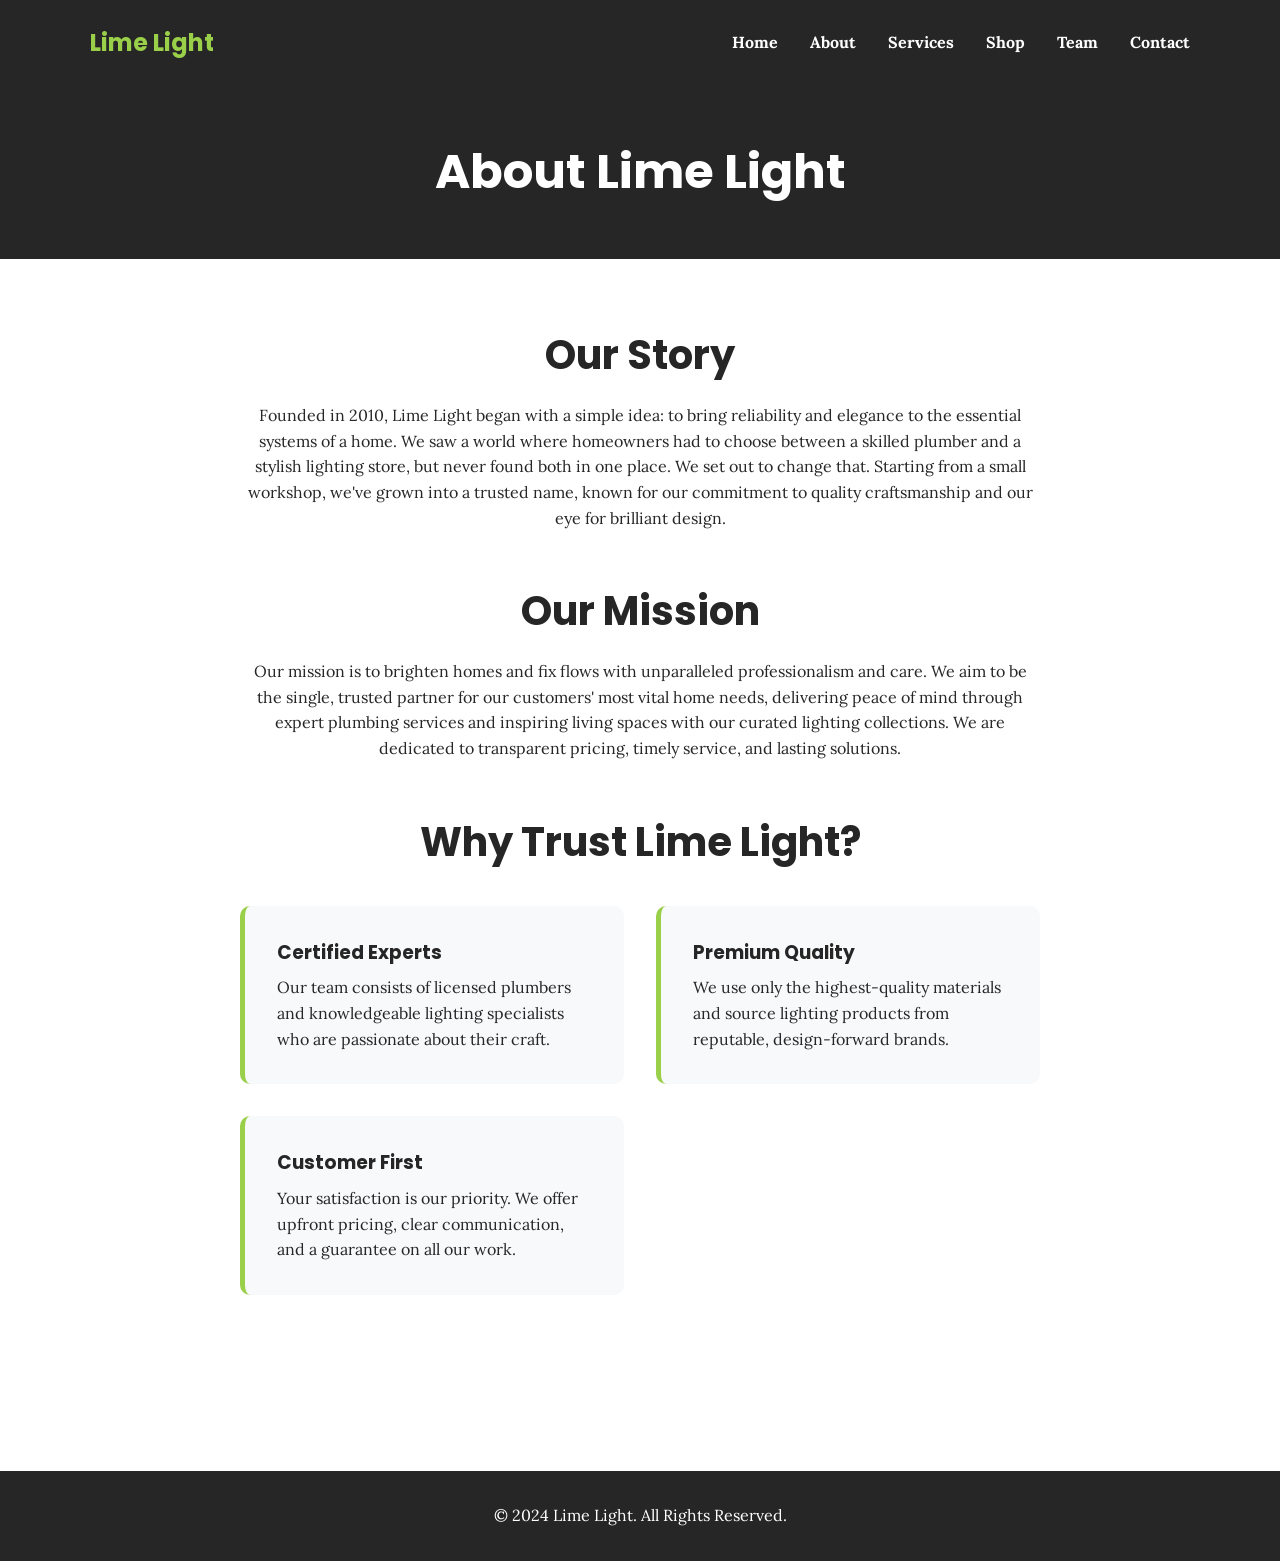
==== about.html @ defcaabc "feat: Create multi-page website for Lime Light This commit introduces a complete, professional, and " ====
<!DOCTYPE html>
<html lang="en">
<head>
    <meta charset="UTF-8">
    <meta name="viewport" content="width=device-width, initial-scale=1.0">
    <title>About Us - Lime Light</title>
    <link rel="preconnect" href="https://fonts.googleapis.com">
    <link rel="preconnect" href="https://fonts.gstatic.com" crossorigin>
    <link href="https://fonts.googleapis.com/css2?family=Poppins:wght@700&family=Lora:wght@400;700&display=swap" rel="stylesheet">
    <link rel="stylesheet" href="css/style.css">
</head>
<body>

    <header>
        <div class="container">
            <a href="index.html" class="logo">Lime Light</a>
            <nav>
                <ul>
                    <li><a href="index.html">Home</a></li>
                    <li><a href="about.html">About</a></li>
                    <li><a href="services.html">Services</a></li>
                    <li><a href="shop.html">Shop</a></li>
                    <li><a href="team.html">Team</a></li>
                    <li><a href="contact.html">Contact</a></li>
                </ul>
            </nav>
        </div>
    </header>

    <main>
        <section class="page-header fade-in">
            <div class="container">
                <h1>About Lime Light</h1>
            </div>
        </section>

        <section class="about-content fade-in">
            <div class="container">
                <div class="about-section">
                    <h2>Our Story</h2>
                    <p>Founded in 2010, Lime Light began with a simple idea: to bring reliability and elegance to the essential systems of a home. We saw a world where homeowners had to choose between a skilled plumber and a stylish lighting store, but never found both in one place. We set out to change that. Starting from a small workshop, we've grown into a trusted name, known for our commitment to quality craftsmanship and our eye for brilliant design.</p>
                </div>

                <div class="about-section">
                    <h2>Our Mission</h2>
                    <p>Our mission is to brighten homes and fix flows with unparalleled professionalism and care. We aim to be the single, trusted partner for our customers' most vital home needs, delivering peace of mind through expert plumbing services and inspiring living spaces with our curated lighting collections. We are dedicated to transparent pricing, timely service, and lasting solutions.</p>
                </div>

                <div class="about-section why-choose-us">
                    <h2>Why Trust Lime Light?</h2>
                    <div class="reasons-grid">
                        <div class="reason-card">
                            <h3>Certified Experts</h3>
                            <p>Our team consists of licensed plumbers and knowledgeable lighting specialists who are passionate about their craft.</p>
                        </div>
                        <div class="reason-card">
                            <h3>Premium Quality</h3>
                            <p>We use only the highest-quality materials and source lighting products from reputable, design-forward brands.</p>
                        </div>
                        <div class="reason-card">
                            <h3>Customer First</h3>
                            <p>Your satisfaction is our priority. We offer upfront pricing, clear communication, and a guarantee on all our work.</p>
                        </div>
                    </div>
                </div>
            </div>
        </section>
    </main>

    <footer>
        <div class="container">
            <p>&copy; 2024 Lime Light. All Rights Reserved.</p>
        </div>
    </footer>

    <script src="js/main.js"></script>
</body>
</html>
---- css/style.css ----
/* ------------------- */
/* Custom Properties   */
/* ------------------- */
:root {
    --clr-primary-400: hsl(84, 59%, 55%); /* Lime Green */
    --clr-neutral-100: hsl(0, 0%, 100%);  /* White */
    --clr-neutral-900: hsl(0, 0%, 15%);  /* Dark Gray */
    --clr-accent-400: hsl(45, 75%, 80%); /* Subtle Gold */

    --ff-heading: 'Poppins', sans-serif;
    --ff-body: 'Lora', serif;

    --fs-400: 1rem;
    --fs-700: 2.5rem;

    --fw-bold: 700;
    --fw-regular: 400;
}

/* ------------------- */
/* Reset               */
/* ------------------- */
*,
*::before,
*::after {
    box-sizing: border-box;
}

body, h1, h2, h3, p {
    margin: 0;
}

body {
    font-family: var(--ff-body);
    font-size: var(--fs-400);
    color: var(--clr-neutral-900);
    background-color: var(--clr-neutral-100);
    line-height: 1.6;
}

a {
    text-decoration: none;
    color: inherit;
}

ul {
    list-style: none;
    padding: 0;
    margin: 0;
}

/* ------------------- */
/* Utility Classes     */
/* ------------------- */
.container {
    width: 90%;
    max-width: 1100px;
    margin: 0 auto;
}


/* ------------------- */
/* Header              */
/* ------------------- */
header {
    background-color: var(--clr-neutral-900);
    color: var(--clr-neutral-100);
    padding: 1.5rem 0;
}

header .container {
    display: flex;
    justify-content: space-between;
    align-items: center;
}

.logo {
    font-family: var(--ff-heading);
    font-weight: var(--fw-bold);
    font-size: 1.5rem;
    color: var(--clr-primary-400);
}

header nav ul {
    display: flex;
    gap: 2rem;
}

header nav a {
    font-family: var(--ff-body);
    font-weight: var(--fw-bold);
    transition: color 0.3s ease;
}

header nav a:hover,
header nav a:focus {
    color: var(--clr-accent-400);
}


/* ------------------- */
/* Footer              */
/* ------------------- */
footer {
    background-color: var(--clr-neutral-900);
    color: var(--clr-neutral-100);
    text-align: center;
    padding: 2rem 0;
    margin-top: 4rem;
}

/* ------------------- */
/* General Sections    */
/* ------------------- */
section {
    padding: 4rem 0;
}

.section-title {
    font-family: var(--ff-heading);
    font-size: var(--fs-700);
    color: var(--clr-neutral-900);
    text-align: center;
    margin-bottom: 2rem;
}

/* ------------------- */
/* Hero Section        */
/* ------------------- */
.hero {
    padding: 2rem 0;
    background-color: #f8f9fa;
}

.hero__container {
    display: flex;
    align-items: center;
    justify-content: space-between;
    gap: 2rem;
}

.hero__text {
    flex-basis: 50%;
}

.hero__title {
    font-family: var(--ff-heading);
    font-size: 3.5rem;
    line-height: 1.1;
    color: var(--clr-neutral-900);
}

.hero__tagline {
    font-size: 1.25rem;
    margin: 1rem 0 2rem;
}

.hero__image {
    flex-basis: 45%;
    text-align: center;
}

.hero__image img {
    max-width: 100%;
    height: auto;
    border-radius: 10px;
}

/* ------------------- */
/* Buttons             */
/* ------------------- */
.btn {
    display: inline-block;
    padding: 0.75rem 1.5rem;
    border-radius: 5px;
    font-family: var(--ff-heading);
    font-weight: var(--fw-bold);
    text-align: center;
    transition: transform 0.3s ease, background-color 0.3s ease, color 0.3s ease;
}

.btn:hover {
    transform: translateY(-3px);
}

.btn--primary {
    background-color: var(--clr-primary-400);
    color: var(--clr-neutral-900);
}

.btn--primary:hover {
    background-color: hsl(84, 59%, 60%);
}

.btn--secondary {
    background-color: transparent;
    color: var(--clr-neutral-900);
    border: 2px solid var(--clr-primary-400);
}

.btn--secondary:hover {
    background-color: var(--clr-primary-400);
    color: var(--clr-neutral-900);
}

.hero__buttons {
    display: flex;
    gap: 1rem;
}

/* ------------------- */
/* Featured Products   */
/* ------------------- */
.product-grid {
    display: grid;
    grid-template-columns: repeat(auto-fit, minmax(250px, 1fr));
    gap: 2rem;
}

.product-card {
    border: 1px solid #eee;
    border-radius: 10px;
    padding: 1.5rem;
    text-align: center;
    transition: box-shadow 0.3s ease, transform 0.3s ease;
}

.product-card:hover {
    transform: translateY(-5px);
    box-shadow: 0 4px 20px rgba(0,0,0,0.05);
}

.product-card img {
    max-width: 100%;
    height: auto;
    margin-bottom: 1rem;
    border-radius: 5px;
}

.product-card h3 {
    font-family: var(--ff-heading);
    font-size: 1.2rem;
    margin-bottom: 0.5rem;
}

.price {
    font-family: var(--ff-body);
    font-weight: var(--fw-bold);
    color: var(--clr-primary-400);
    margin-bottom: 1rem;
}

.product-card .btn {
    margin-top: auto;
    width: 100%;
}

/* ------------------- */
/* Company Intro       */
/* ------------------- */
.company-intro {
    background-color: #f8f9fa;
}

.company-intro .container {
    max-width: 800px;
    text-align: center;
}

/* ------------------- */
/* Page Header         */
/* ------------------- */
.page-header {
    background-color: var(--clr-neutral-900);
    color: var(--clr-neutral-100);
    padding: 3rem 0;
    text-align: center;
}

.page-header h1 {
    font-family: var(--ff-heading);
    font-size: 3rem;
}

/* ------------------- */
/* About Page          */
/* ------------------- */
.about-content {
    padding: 4rem 0;
}

.about-section {
    max-width: 800px;
    margin: 0 auto 3rem;
    text-align: center;
}

.about-section h2 {
    font-family: var(--ff-heading);
    font-size: var(--fs-700);
    margin-bottom: 1rem;
}

/* ------------------- */
/* Team Page           */
/* ------------------- */
.team-grid-section {
    padding: 4rem 0;
}

.team-grid {
    display: grid;
    grid-template-columns: repeat(auto-fit, minmax(350px, 1fr));
    gap: 2rem;
}

.member-card {
    background-color: #f8f9fa;
    border-radius: 10px;
    overflow: hidden;
    display: flex;
    align-items: center;
    gap: 1.5rem;
    padding: 1.5rem;
    border: 1px solid #eee;
}

.member-card img {
    width: 120px;
    height: 120px;
    border-radius: 50%;
    object-fit: cover;
}

.member-info h3 {
    font-family: var(--ff-heading);
    margin-bottom: 0.25rem;
}

.member-info .role {
    color: var(--clr-primary-400);
    font-weight: var(--fw-bold);
    margin-bottom: 0.75rem;
}

/* ------------------- */
/* Contact Page        */
/* ------------------- */
.contact-section {
    padding: 4rem 0;
}

.contact-container {
    display: grid;
    grid-template-columns: 2fr 1fr;
    gap: 3rem;
}

.contact-form-wrapper h2,
.contact-info-wrapper h2 {
    font-family: var(--ff-heading);
    font-size: var(--fs-700);
    margin-bottom: 1rem;
}

.form-group {
    margin-bottom: 1.5rem;
}

.form-group label {
    display: block;
    font-weight: var(--fw-bold);
    margin-bottom: 0.5rem;
}

.form-group input,
.form-group textarea {
    width: 100%;
    padding: 0.75rem;
    border: 1px solid #ccc;
    border-radius: 5px;
    font-family: var(--ff-body);
}

.form-group input:focus,
.form-group textarea:focus {
    outline: none;
    border-color: var(--clr-primary-400);
    box-shadow: 0 0 5px hsla(84, 59%, 55%, 0.5);
}

.contact-details {
    list-style: none;
    padding: 0;
    margin: 1.5rem 0;
}

.contact-details li {
    margin-bottom: 1rem;
}

html {
    scroll-behavior: smooth;
}

.map-placeholder img {
    width: 100%;
    height: auto;
    border-radius: 5px;
}

/* ------------------- */
/* Animations          */
/* ------------------- */
.fade-in {
    opacity: 0;
    transform: translateY(30px);
    transition: opacity 0.6s ease-out, transform 0.6s ease-out;
}

.fade-in.visible {
    opacity: 1;
    transform: translateY(0);
}

/* ------------------- */
/* Responsiveness      */
/* ------------------- */
@media (max-width: 820px) {
    /* General */
    .section-title,
    .page-header h1,
    .hero__title {
        font-size: 2.2rem;
    }

    /* Header */
    header .container {
        flex-direction: column;
        gap: 1.5rem;
    }

    header nav ul {
        flex-wrap: wrap;
        justify-content: center;
        gap: 0.5rem 1.5rem;
    }

    /* Hero */
    .hero__container {
        flex-direction: column;
        text-align: center;
        gap: 3rem;
    }

    .hero__buttons {
        justify-content: center;
    }

    /* Team */
    .member-card {
        flex-direction: column;
        text-align: center;
    }

    /* Contact */
    .contact-container {
        grid-template-columns: 1fr;
    }
}

@media (max-width: 480px) {
    .service-item {
        flex-direction: column;
        align-items: flex-start;
        text-align: left;
    }
}

.reasons-grid {
    display: grid;
    grid-template-columns: repeat(auto-fit, minmax(250px, 1fr));
    gap: 2rem;
    margin-top: 2rem;
    text-align: left;
}

.reason-card {
    background-color: #f8f9fa;
    padding: 2rem;
    border-radius: 10px;
    border-left: 5px solid var(--clr-primary-400);
}

.reason-card h3 {
    font-family: var(--ff-heading);
    margin-bottom: 0.5rem;
}

/* ------------------- */
/* Services Page       */
/* ------------------- */
.services-list {
    padding: 4rem 0;
}

.service-item {
    display: flex;
    align-items: center;
    gap: 2rem;
    padding: 2rem;
    background-color: #f8f9fa;
    border-radius: 10px;
    margin-bottom: 1.5rem;
    border: 1px solid #eee;
    border-left: 5px solid var(--clr-accent-400);
}

.service-icon {
    font-size: 2rem;
    color: var(--clr-primary-400);
}

.service-details {
    flex-grow: 1;
}

.service-details h3 {
    font-family: var(--ff-heading);
    margin-bottom: 0.5rem;
}

.service-price {
    font-weight: var(--fw-bold);
    font-size: 1.1rem;
}

.booking-cta {
    background-color: var(--clr-neutral-900);
    color: var(--clr-neutral-100);
    text-align: center;
    padding: 4rem 0;
}

.booking-cta h2 {
    font-family: var(--ff-heading);
    font-size: var(--fs-700);
    margin-bottom: 1rem;
}
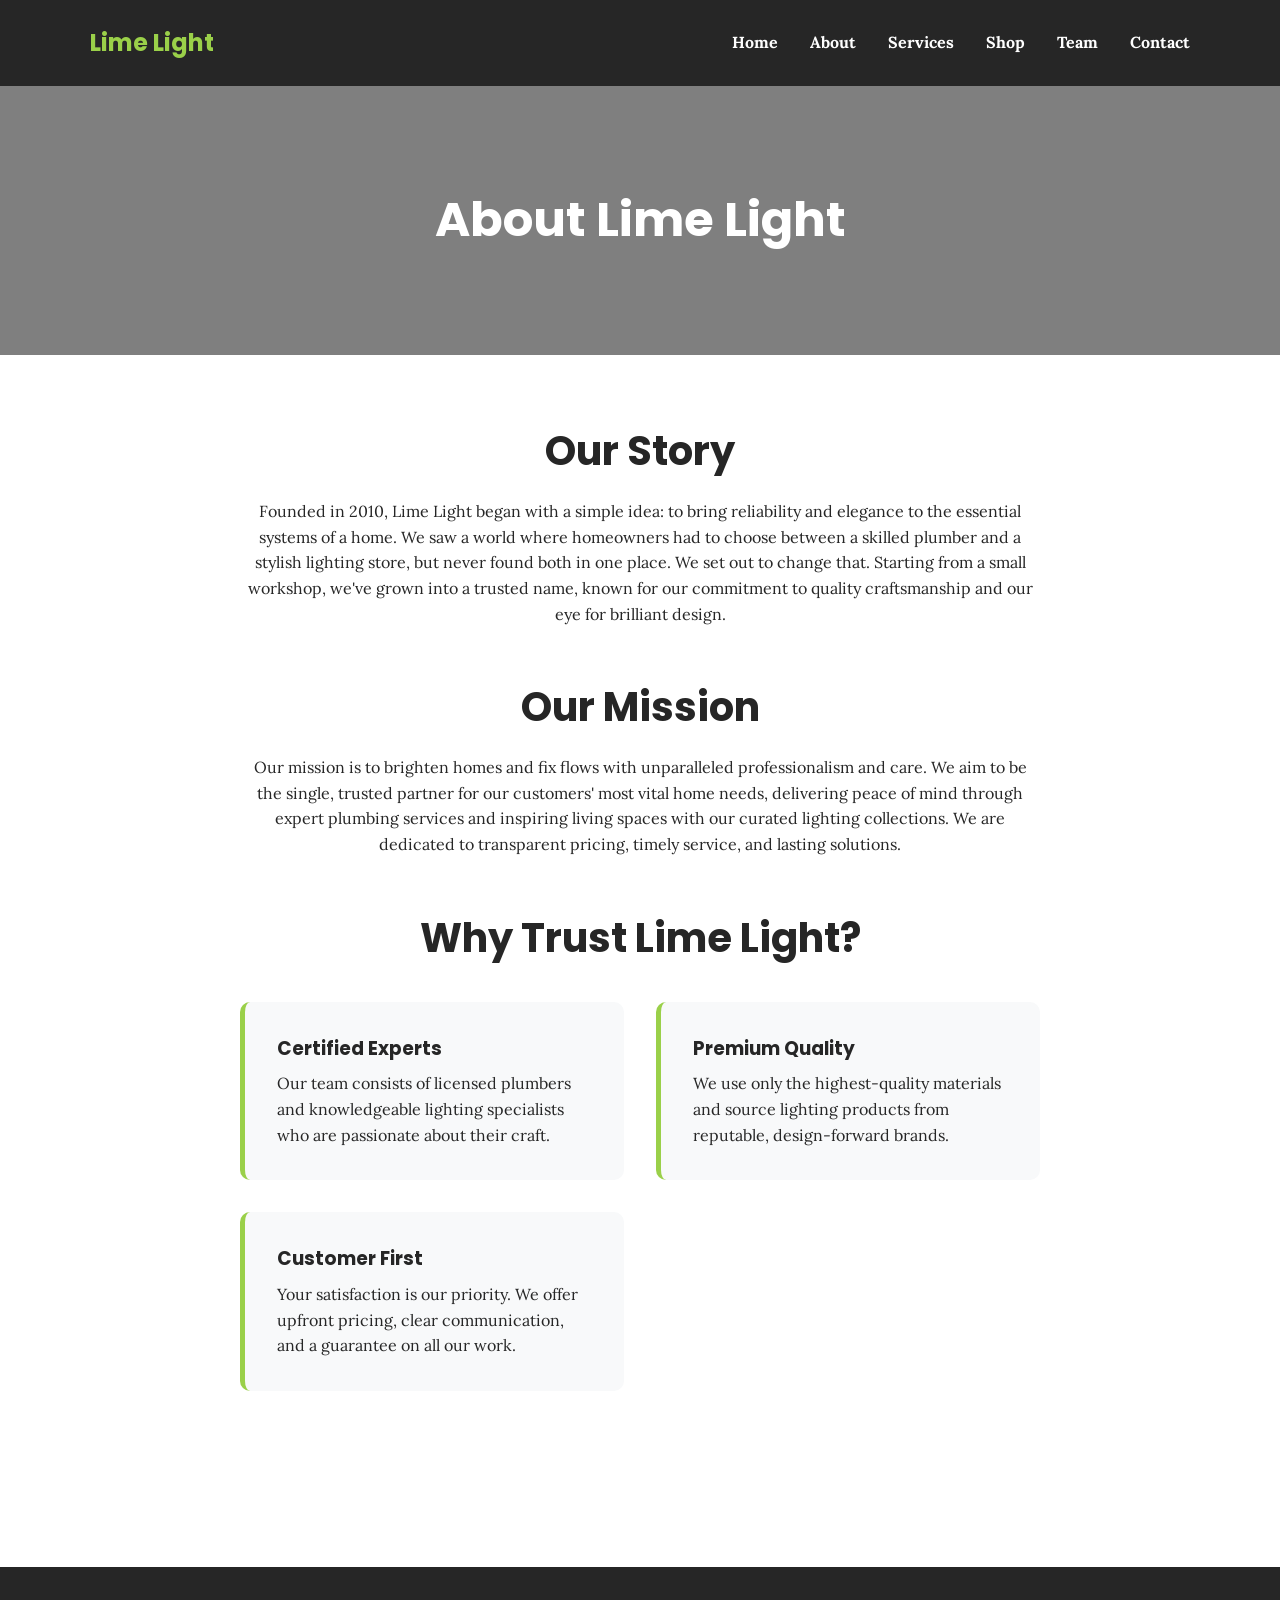
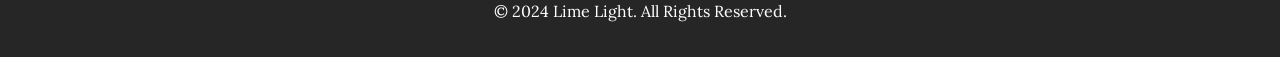
==== commit 04c2bf7d: "feat: Create and enhance multi-page website for Lime Light This commit introduces and enhances a com" ====
--- a/about.html
+++ b/about.html
@@ -28,7 +28,7 @@
     </header>
 
     <main>
-        <section class="page-header fade-in">
+        <section class="page-header fade-in" style="background-image: url('https://images.unsplash.com/photo-1541123437800-1bb1317badc2?auto=format&fit=crop&w=1920&q=80');">
             <div class="container">
                 <h1>About Lime Light</h1>
             </div>
--- a/css/style.css
+++ b/css/style.css
@@ -231,8 +231,9 @@
 }
 
 .product-card img {
-    max-width: 100%;
-    height: auto;
+    width: 100%;
+    aspect-ratio: 1 / 1;
+    object-fit: cover;
     margin-bottom: 1rem;
     border-radius: 5px;
 }
@@ -271,10 +272,28 @@
 /* Page Header         */
 /* ------------------- */
 .page-header {
-    background-color: var(--clr-neutral-900);
+    padding: 6rem 0;
+    text-align: center;
     color: var(--clr-neutral-100);
-    padding: 3rem 0;
-    text-align: center;
+    background-size: cover;
+    background-position: center;
+    position: relative;
+}
+
+.page-header::before {
+    content: '';
+    position: absolute;
+    top: 0;
+    left: 0;
+    width: 100%;
+    height: 100%;
+    background-color: rgba(0, 0, 0, 0.5);
+    z-index: 1;
+}
+
+.page-header .container {
+    position: relative;
+    z-index: 2;
 }
 
 .page-header h1 {
